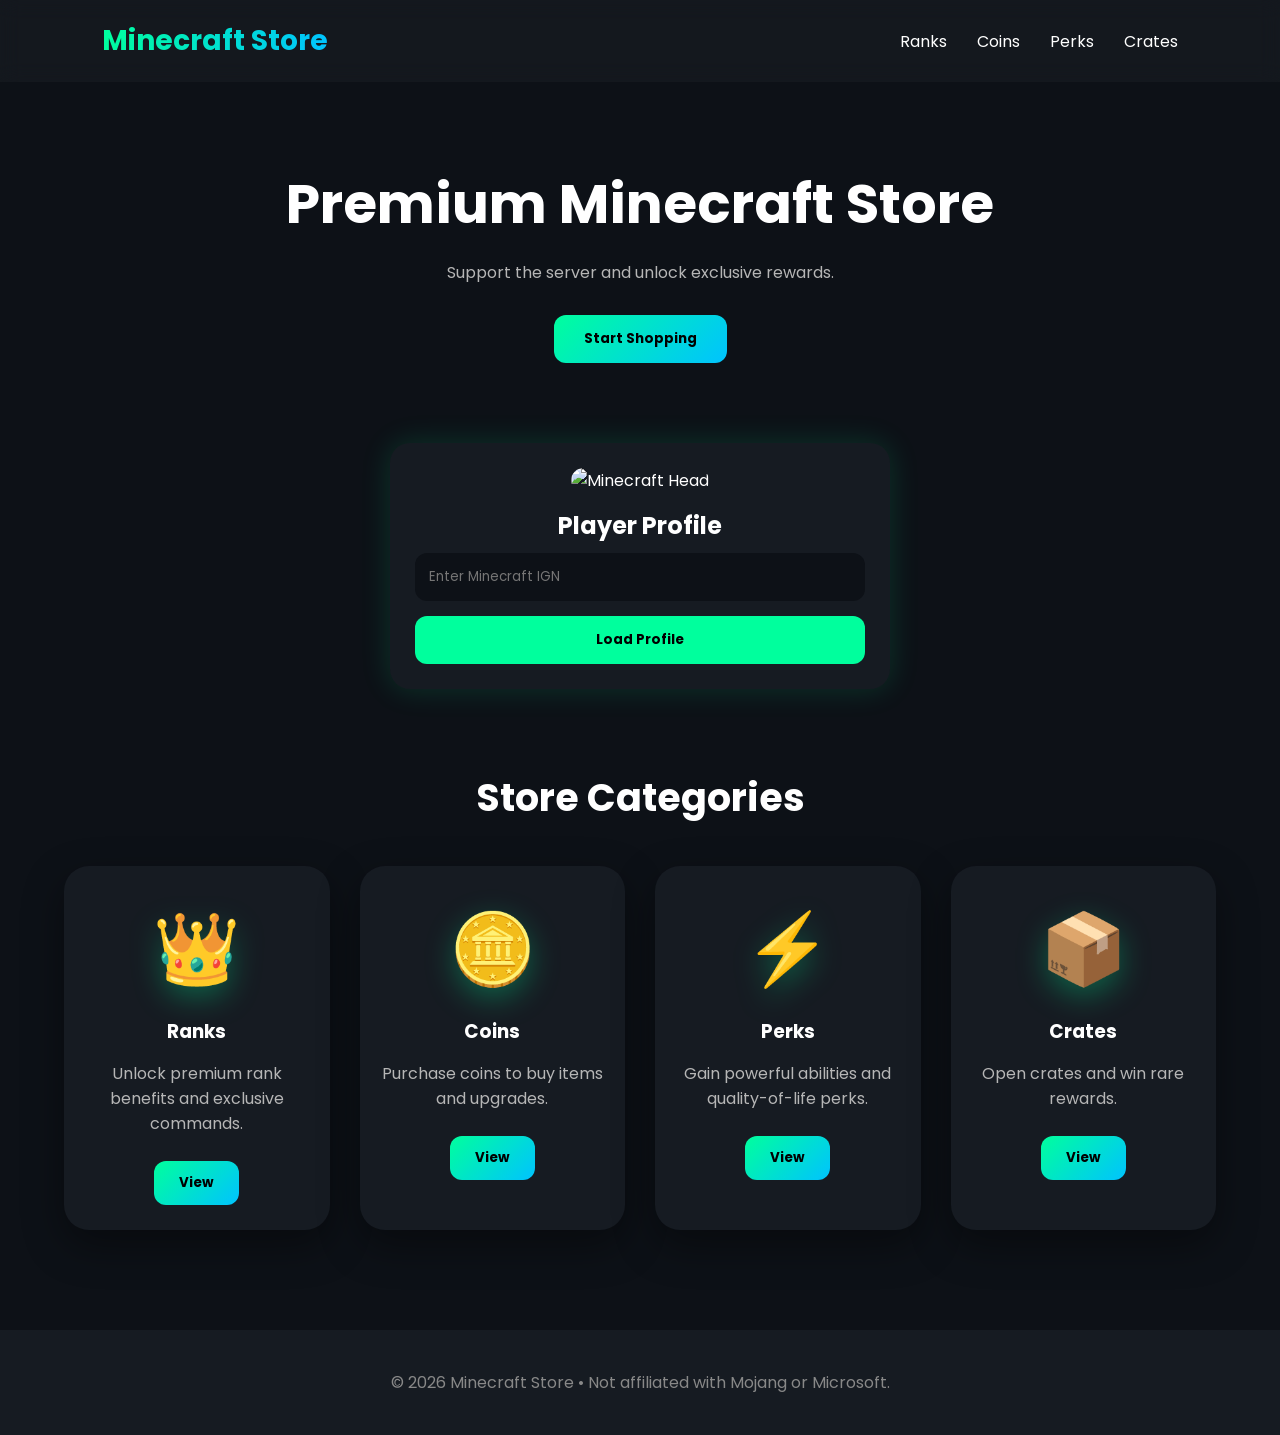
==== index.html @ 01dbda6a "Create index.html" ====
<!DOCTYPE html>
<html lang="en">
<head>
<meta charset="UTF-8">
<meta name="viewport" content="width=device-width, initial-scale=1.0">
<title>Minecraft Store</title>

<link href="https://fonts.googleapis.com/css2?family=Poppins:wght@300;400;500;600;700&display=swap" rel="stylesheet">

<style>
*{
    margin:0;
    padding:0;
    box-sizing:border-box;
    font-family:'Poppins',sans-serif;
}

body{
    background:#0d1117;
    color:white;
}

/* Navbar */

nav{
    display:flex;
    justify-content:space-between;
    align-items:center;
    padding:20px 8%;
    background:rgba(255,255,255,0.03);
    backdrop-filter:blur(10px);
    position:sticky;
    top:0;
    z-index:1000;
}

.logo{
    font-size:28px;
    font-weight:700;
    background:linear-gradient(90deg,#00ff9d,#00c3ff);
    -webkit-background-clip:text;
    -webkit-text-fill-color:transparent;
}

.nav-links{
    display:flex;
    gap:30px;
}

.nav-links a{
    color:white;
    text-decoration:none;
    transition:.3s;
}

.nav-links a:hover{
    color:#00ff9d;
}

/* Hero */

.hero{
    text-align:center;
    padding:80px 20px;
}

.hero h1{
    font-size:55px;
    margin-bottom:15px;
}

.hero p{
    color:#b6b6b6;
    margin-bottom:30px;
}

.hero button{
    padding:14px 30px;
    border:none;
    border-radius:12px;
    background:linear-gradient(135deg,#00ff9d,#00c3ff);
    color:black;
    font-weight:700;
    cursor:pointer;
}

/* Profile */

.profile-box{
    width:90%;
    max-width:500px;
    margin:auto;
    background:#161b22;
    padding:25px;
    border-radius:20px;
    text-align:center;
    box-shadow:0 0 30px rgba(0,255,157,.15);
}

.profile-box img{
    width:120px;
    height:120px;
    image-rendering:pixelated;
    border-radius:15px;
    margin-bottom:15px;
}

.profile-box input{
    width:100%;
    padding:14px;
    border:none;
    border-radius:12px;
    background:#0d1117;
    color:white;
    margin-top:10px;
}

.profile-box button{
    margin-top:15px;
    width:100%;
    padding:14px;
    border:none;
    border-radius:12px;
    background:#00ff9d;
    color:black;
    font-weight:700;
    cursor:pointer;
}

/* Categories */

.section-title{
    text-align:center;
    margin-top:80px;
    margin-bottom:40px;
    font-size:38px;
}

.store-grid{
    width:90%;
    max-width:1300px;
    margin:auto;
    display:grid;
    grid-template-columns:repeat(auto-fit,minmax(250px,1fr));
    gap:30px;
}

/* 3D Cards */

.card{
    background:#161b22;
    border-radius:25px;
    overflow:hidden;
    text-align:center;
    transition:.4s;
    transform-style:preserve-3d;
    box-shadow:0 15px 40px rgba(0,0,0,.4);
}

.card:hover{
    transform:translateY(-10px) rotateX(8deg);
}

.card-icon{
    font-size:70px;
    margin-top:30px;
    filter:drop-shadow(0 10px 15px rgba(0,255,157,.3));
}

.card h3{
    margin:15px 0;
}

.card p{
    color:#b6b6b6;
    padding:0 20px;
}

.card button{
    margin:25px;
    padding:12px 25px;
    border:none;
    border-radius:12px;
    background:linear-gradient(135deg,#00ff9d,#00c3ff);
    color:black;
    font-weight:700;
    cursor:pointer;
}

/* Footer */

footer{
    margin-top:100px;
    text-align:center;
    padding:40px;
    background:#161b22;
    color:#888;
}
</style>
</head>
<body>

<nav>
    <div class="logo">Minecraft Store</div>

    <div class="nav-links">
        <a href="#">Ranks</a>
        <a href="#">Coins</a>
        <a href="#">Perks</a>
        <a href="#">Crates</a>
    </div>
</nav>

<section class="hero">
    <h1>Premium Minecraft Store</h1>
    <p>Support the server and unlock exclusive rewards.</p>

    <button>Start Shopping</button>
</section>

<div class="profile-box">
    <img id="head"
    src="https://crafatar.com/avatars/8667ba71b85a4004af54457a9734eed7?size=128"
    alt="Minecraft Head">

    <h2>Player Profile</h2>

    <input type="text" id="username"
    placeholder="Enter Minecraft IGN">

    <button onclick="loadSkin()">Load Profile</button>
</div>

<h2 class="section-title">Store Categories</h2>

<div class="store-grid">

    <div class="card">
        <div class="card-icon">👑</div>
        <h3>Ranks</h3>
        <p>Unlock premium rank benefits and exclusive commands.</p>
        <button>View</button>
    </div>

    <div class="card">
        <div class="card-icon">🪙</div>
        <h3>Coins</h3>
        <p>Purchase coins to buy items and upgrades.</p>
        <button>View</button>
    </div>

    <div class="card">
        <div class="card-icon">⚡</div>
        <h3>Perks</h3>
        <p>Gain powerful abilities and quality-of-life perks.</p>
        <button>View</button>
    </div>

    <div class="card">
        <div class="card-icon">📦</div>
        <h3>Crates</h3>
        <p>Open crates and win rare rewards.</p>
        <button>View</button>
    </div>

</div>

<footer>
    © 2026 Minecraft Store • Not affiliated with Mojang or Microsoft.
</footer>

<script>
async function loadSkin(){

    const username =
    document.getElementById("username").value.trim();

    if(!username) return;

    try{

        const response =
        await fetch(
        `https://api.mojang.com/users/profiles/minecraft/${username}`
        );

        if(response.ok){

            const data = await response.json();

            document.getElementById("head").src =
            `https://crafatar.com/avatars/${data.id}?size=128`;

        }else{

            document.getElementById("head").src =
            "https://crafatar.com/avatars/8667ba71b85a4004af54457a9734eed7?size=128";
        }

    }catch{

        document.getElementById("head").src =
        "https://crafatar.com/avatars/8667ba71b85a4004af54457a9734eed7?size=128";
    }
}
</script>

</body>
</html>
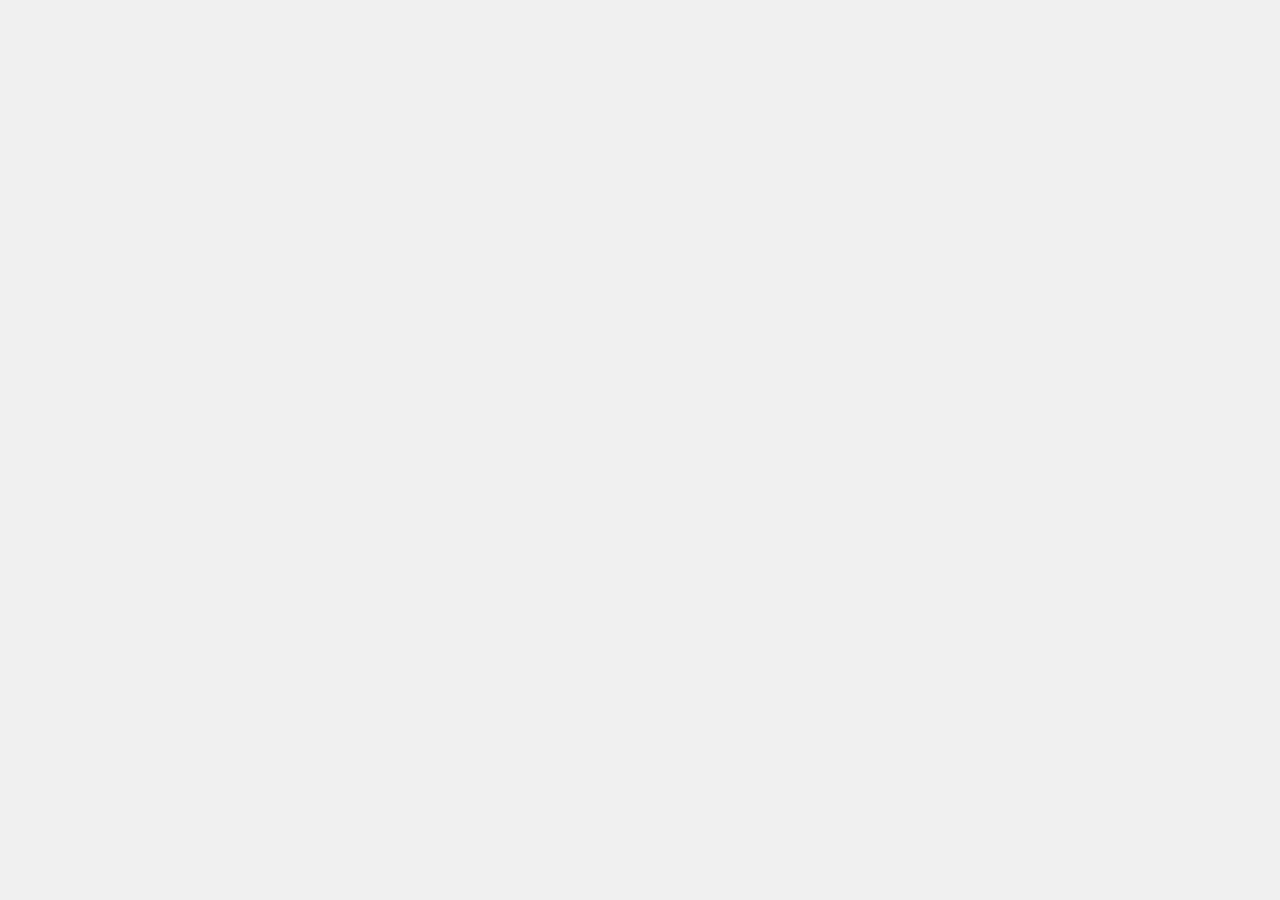
==== commit 7cfa82f3: "Refactor index.html for animated login form" ====
--- a/index.html
+++ b/index.html
@@ -1,309 +1,22 @@
 <!DOCTYPE html>
 <html lang="en">
 <head>
-<meta charset="UTF-8">
-<meta name="viewport" content="width=device-width, initial-scale=1.0">
-<title>Minecraft Store</title>
-
-<link href="https://fonts.googleapis.com/css2?family=Poppins:wght@300;400;500;600;700&display=swap" rel="stylesheet">
-
-<style>
-*{
-    margin:0;
-    padding:0;
-    box-sizing:border-box;
-    font-family:'Poppins',sans-serif;
-}
-
-body{
-    background:#0d1117;
-    color:white;
-}
-
-/* Navbar */
-
-nav{
-    display:flex;
-    justify-content:space-between;
-    align-items:center;
-    padding:20px 8%;
-    background:rgba(255,255,255,0.03);
-    backdrop-filter:blur(10px);
-    position:sticky;
-    top:0;
-    z-index:1000;
-}
-
-.logo{
-    font-size:28px;
-    font-weight:700;
-    background:linear-gradient(90deg,#00ff9d,#00c3ff);
-    -webkit-background-clip:text;
-    -webkit-text-fill-color:transparent;
-}
-
-.nav-links{
-    display:flex;
-    gap:30px;
-}
-
-.nav-links a{
-    color:white;
-    text-decoration:none;
-    transition:.3s;
-}
-
-.nav-links a:hover{
-    color:#00ff9d;
-}
-
-/* Hero */
-
-.hero{
-    text-align:center;
-    padding:80px 20px;
-}
-
-.hero h1{
-    font-size:55px;
-    margin-bottom:15px;
-}
-
-.hero p{
-    color:#b6b6b6;
-    margin-bottom:30px;
-}
-
-.hero button{
-    padding:14px 30px;
-    border:none;
-    border-radius:12px;
-    background:linear-gradient(135deg,#00ff9d,#00c3ff);
-    color:black;
-    font-weight:700;
-    cursor:pointer;
-}
-
-/* Profile */
-
-.profile-box{
-    width:90%;
-    max-width:500px;
-    margin:auto;
-    background:#161b22;
-    padding:25px;
-    border-radius:20px;
-    text-align:center;
-    box-shadow:0 0 30px rgba(0,255,157,.15);
-}
-
-.profile-box img{
-    width:120px;
-    height:120px;
-    image-rendering:pixelated;
-    border-radius:15px;
-    margin-bottom:15px;
-}
-
-.profile-box input{
-    width:100%;
-    padding:14px;
-    border:none;
-    border-radius:12px;
-    background:#0d1117;
-    color:white;
-    margin-top:10px;
-}
-
-.profile-box button{
-    margin-top:15px;
-    width:100%;
-    padding:14px;
-    border:none;
-    border-radius:12px;
-    background:#00ff9d;
-    color:black;
-    font-weight:700;
-    cursor:pointer;
-}
-
-/* Categories */
-
-.section-title{
-    text-align:center;
-    margin-top:80px;
-    margin-bottom:40px;
-    font-size:38px;
-}
-
-.store-grid{
-    width:90%;
-    max-width:1300px;
-    margin:auto;
-    display:grid;
-    grid-template-columns:repeat(auto-fit,minmax(250px,1fr));
-    gap:30px;
-}
-
-/* 3D Cards */
-
-.card{
-    background:#161b22;
-    border-radius:25px;
-    overflow:hidden;
-    text-align:center;
-    transition:.4s;
-    transform-style:preserve-3d;
-    box-shadow:0 15px 40px rgba(0,0,0,.4);
-}
-
-.card:hover{
-    transform:translateY(-10px) rotateX(8deg);
-}
-
-.card-icon{
-    font-size:70px;
-    margin-top:30px;
-    filter:drop-shadow(0 10px 15px rgba(0,255,157,.3));
-}
-
-.card h3{
-    margin:15px 0;
-}
-
-.card p{
-    color:#b6b6b6;
-    padding:0 20px;
-}
-
-.card button{
-    margin:25px;
-    padding:12px 25px;
-    border:none;
-    border-radius:12px;
-    background:linear-gradient(135deg,#00ff9d,#00c3ff);
-    color:black;
-    font-weight:700;
-    cursor:pointer;
-}
-
-/* Footer */
-
-footer{
-    margin-top:100px;
-    text-align:center;
-    padding:40px;
-    background:#161b22;
-    color:#888;
-}
-</style>
+    <meta charset="UTF-8">
+    <meta name="viewport" content="width=device-width,
+    initial-scale=1.0">
+    <title>Animated Login Form</title>
+    <style>
+    body {
+      margin: 0;
+      height: 100vh;
+      display: flex;
+      justify-content: center;
+      align-items: center;
+      background: #f0f0f0;
+   }
+    div{
+         height: 200px;
+   }
+ </style>
 </head>
 <body>
-
-<nav>
-    <div class="logo">Minecraft Store</div>
-
-    <div class="nav-links">
-        <a href="#">Ranks</a>
-        <a href="#">Coins</a>
-        <a href="#">Perks</a>
-        <a href="#">Crates</a>
-    </div>
-</nav>
-
-<section class="hero">
-    <h1>Premium Minecraft Store</h1>
-    <p>Support the server and unlock exclusive rewards.</p>
-
-    <button>Start Shopping</button>
-</section>
-
-<div class="profile-box">
-    <img id="head"
-    src="https://crafatar.com/avatars/8667ba71b85a4004af54457a9734eed7?size=128"
-    alt="Minecraft Head">
-
-    <h2>Player Profile</h2>
-
-    <input type="text" id="username"
-    placeholder="Enter Minecraft IGN">
-
-    <button onclick="loadSkin()">Load Profile</button>
-</div>
-
-<h2 class="section-title">Store Categories</h2>
-
-<div class="store-grid">
-
-    <div class="card">
-        <div class="card-icon">👑</div>
-        <h3>Ranks</h3>
-        <p>Unlock premium rank benefits and exclusive commands.</p>
-        <button>View</button>
-    </div>
-
-    <div class="card">
-        <div class="card-icon">🪙</div>
-        <h3>Coins</h3>
-        <p>Purchase coins to buy items and upgrades.</p>
-        <button>View</button>
-    </div>
-
-    <div class="card">
-        <div class="card-icon">⚡</div>
-        <h3>Perks</h3>
-        <p>Gain powerful abilities and quality-of-life perks.</p>
-        <button>View</button>
-    </div>
-
-    <div class="card">
-        <div class="card-icon">📦</div>
-        <h3>Crates</h3>
-        <p>Open crates and win rare rewards.</p>
-        <button>View</button>
-    </div>
-
-</div>
-
-<footer>
-    © 2026 Minecraft Store • Not affiliated with Mojang or Microsoft.
-</footer>
-
-<script>
-async function loadSkin(){
-
-    const username =
-    document.getElementById("username").value.trim();
-
-    if(!username) return;
-
-    try{
-
-        const response =
-        await fetch(
-        `https://api.mojang.com/users/profiles/minecraft/${username}`
-        );
-
-        if(response.ok){
-
-            const data = await response.json();
-
-            document.getElementById("head").src =
-            `https://crafatar.com/avatars/${data.id}?size=128`;
-
-        }else{
-
-            document.getElementById("head").src =
-            "https://crafatar.com/avatars/8667ba71b85a4004af54457a9734eed7?size=128";
-        }
-
-    }catch{
-
-        document.getElementById("head").src =
-        "https://crafatar.com/avatars/8667ba71b85a4004af54457a9734eed7?size=128";
-    }
-}
-</script>
-
-</body>
-</html>
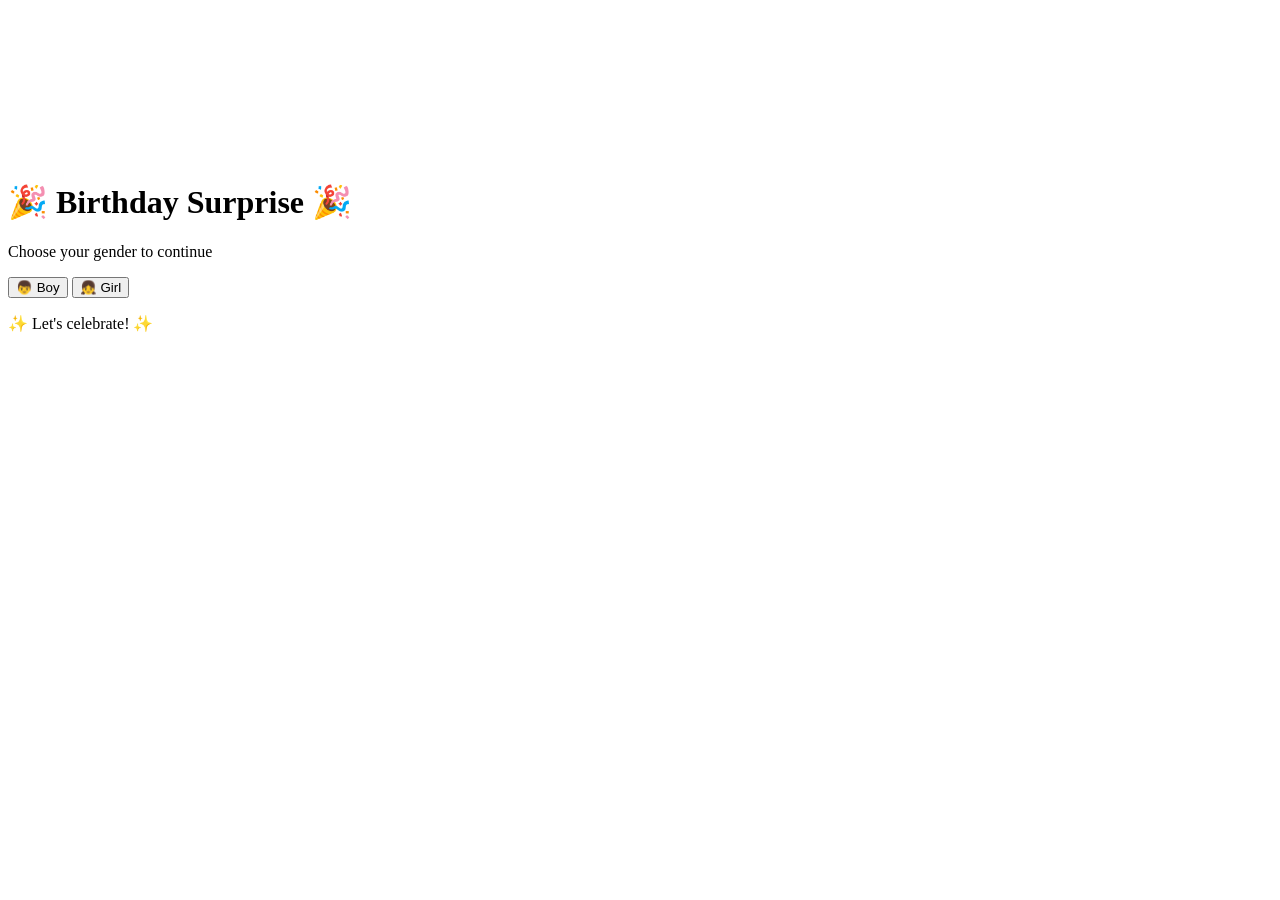
==== commit ceee22e7: "Update index.html" ====
--- a/index.html
+++ b/index.html
@@ -2,21 +2,71 @@
 <html lang="en">
 <head>
     <meta charset="UTF-8">
-    <meta name="viewport" content="width=device-width,
-    initial-scale=1.0">
-    <title>Animated Login Form</title>
-    <style>
-    body {
-      margin: 0;
-      height: 100vh;
-      display: flex;
-      justify-content: center;
-      align-items: center;
-      background: #f0f0f0;
-   }
-    div{
-         height: 200px;
-   }
- </style>
+    <meta name="viewport" content="width=device-width, initial-scale=1.0">
+    <title>🎉 Birthday Surprise</title>
+    <link rel="stylesheet" href="style.css">
 </head>
-<body>
+<body class="gender-selection-page">
+    <!-- Animated Background -->
+    <div class="background-container">
+        <canvas id="particleCanvas"></canvas>
+        <div class="gradient-bg"></div>
+    </div>
+
+    <!-- Floating Balloons -->
+    <div class="balloons-container">
+        <div class="balloon" style="left: 10%; animation-delay: 0s;"></div>
+        <div class="balloon" style="left: 20%; animation-delay: 2s;"></div>
+        <div class="balloon" style="left: 30%; animation-delay: 4s;"></div>
+        <div class="balloon" style="left: 40%; animation-delay: 1s;"></div>
+        <div class="balloon" style="left: 50%; animation-delay: 3s;"></div>
+        <div class="balloon" style="left: 60%; animation-delay: 5s;"></div>
+        <div class="balloon" style="left: 70%; animation-delay: 1.5s;"></div>
+        <div class="balloon" style="left: 80%; animation-delay: 3.5s;"></div>
+        <div class="balloon" style="left: 90%; animation-delay: 2.5s;"></div>
+    </div>
+
+    <!-- Main Content -->
+    <div class="content-wrapper">
+        <div class="welcome-card glass-effect">
+            <div class="card-header">
+                <h1 class="main-title">🎉 Birthday Surprise 🎉</h1>
+                <div class="title-underline"></div>
+            </div>
+
+            <div class="card-body">
+                <p class="instruction-text">Choose your gender to continue</p>
+
+                <div class="gender-buttons-container">
+                    <button class="gender-btn boy-btn" data-gender="boy" aria-label="Select Boy">
+                        <span class="btn-icon">👦</span>
+                        <span class="btn-text">Boy</span>
+                        <span class="glow-effect"></span>
+                    </button>
+
+                    <button class="gender-btn girl-btn" data-gender="girl" aria-label="Select Girl">
+                        <span class="btn-icon">👧</span>
+                        <span class="btn-text">Girl</span>
+                        <span class="glow-effect"></span>
+                    </button>
+                </div>
+            </div>
+
+            <div class="card-footer">
+                <p class="footer-text">✨ Let's celebrate! ✨</p>
+            </div>
+        </div>
+    </div>
+
+    <!-- Floating Stars -->
+    <div class="stars-container">
+        <div class="star" style="top: 15%; left: 5%; animation-delay: 0s;"></div>
+        <div class="star" style="top: 25%; right: 8%; animation-delay: 0.5s;"></div>
+        <div class="star" style="top: 35%; left: 12%; animation-delay: 1s;"></div>
+        <div class="star" style="bottom: 30%; right: 10%; animation-delay: 1.5s;"></div>
+        <div class="star" style="bottom: 20%; left: 15%; animation-delay: 2s;"></div>
+    </div>
+
+    <script src="script.js"></script>
+</body>
+</html>
--- a/style.css
+++ b/style.css
@@ -0,0 +1,34 @@
+.mc-item{
+    display:flex;
+    justify-content:center;
+    align-items:center;
+    perspective:1000px;
+}
+
+.mc-item img{
+    width:100px;
+    height:100px;
+    image-rendering:pixelated;
+    animation:float 3s ease-in-out infinite;
+    transition:0.4s;
+    filter:drop-shadow(0 15px 25px rgba(0,255,170,.4));
+}
+
+.mc-item img:hover{
+    transform:
+        rotateY(25deg)
+        rotateX(15deg)
+        scale(1.2);
+}
+
+@keyframes float{
+    0%{
+        transform:translateY(0px);
+    }
+    50%{
+        transform:translateY(-12px);
+    }
+    100%{
+        transform:translateY(0px);
+    }
+}
